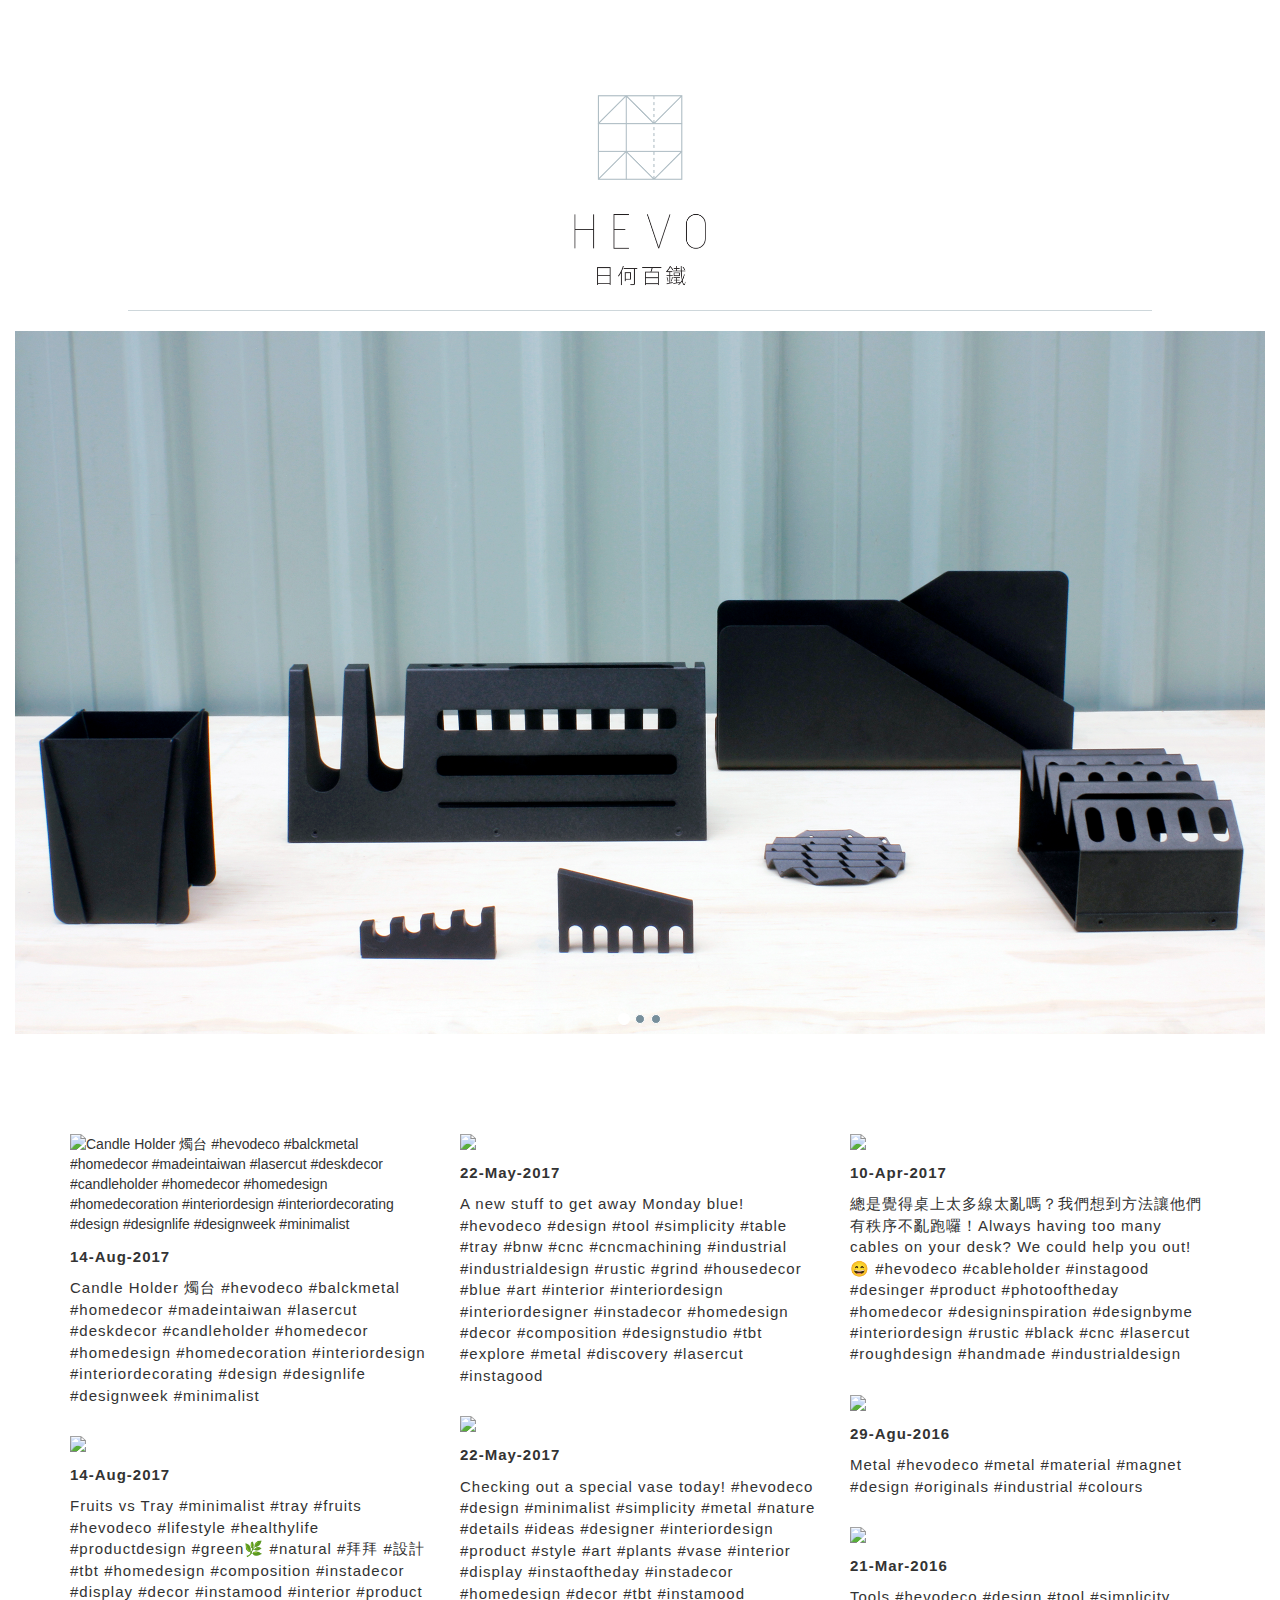
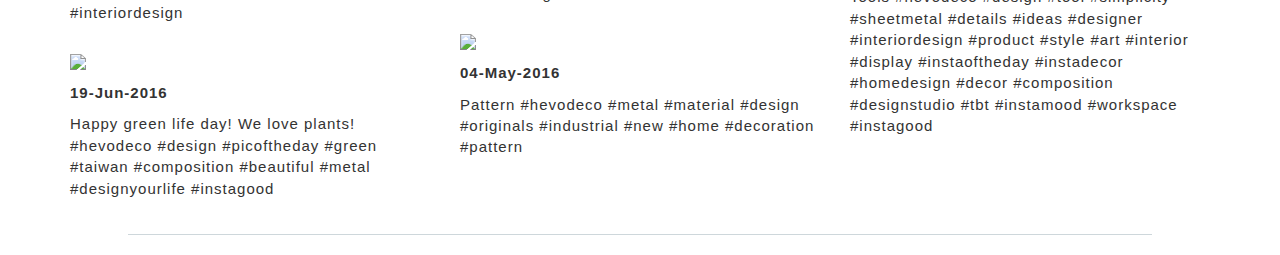
==== index.html @ bd7b2128 "百鐵網站製作" ====
<!DOCTYPE html>
<html lang="en">

<head>

    <meta charset="utf-8">
    <meta name="viewport" content="width=device-width, initial-scale=1.0">
    <meta name="description" content="hevodeco | design factory on metal making">
    <meta name="keywords" content="metal,design,factory" />
    <meta name="author" content="erco L.">
    <meta property="og:title" content="hevo | 日何百鐵">
    <meta property="og:url" content="">
    <meta property="og:image" content="">
    <meta property="og:description" content="非機械大量製造,也不是帶著距離的藝術品.由台灣傳統工廠老職人手工製作的日常生活用品.希望讓數十載製作經驗延續,運用想像力創造鈑金可能.我們選擇賦予熟悉的鐵材嶄新功能,結合多種樣貌.天天能使用且人人可擁有,在日常中發掘鐵之優美.">
    <link rel="stylesheet" media="screen" href="https://cdnjs.cloudflare.com/ajax/libs/twitter-bootstrap/3.3.7/css/bootstrap.min.css">
    <link rel="stylesheet" type="text/css" href="style-basic.css">
    <script src="https://cdnjs.cloudflare.com/ajax/libs/jquery/1.11.3/jquery.min.js"></script>
    <script src="https://cdnjs.cloudflare.com/ajax/libs/twitter-bootstrap/3.3.5/js/bootstrap.min.js"></script>
    <script src="https://unpkg.com/vue@2.4.4/dist/vue.js"></script>
    <title>日何百鐵</title>
</head>


<body>
    <div class="myApp">
        <!-------------------header頂層選單與logo-------------->
        <div class="container">

            <div class="header">
                <img class="logo" src="imgs/logo.png">
            </div>
        </div>

        <div v-html='navbar'></div>

        <hr width=80% style="border-top:1px solid #ced7db">

        <!--------------------------內容頁---------------------------------->
        <div class="content container-fluid" id="">

            <!--------------大圖輪播----------------->
            <div id="carousel-example-generic" class="carousel slide" data-ride="carousel">

                <!-- Indicators -->
                <ol class="carousel-indicators">
                    <li data-target="#carousel-example-generic" data-slide-to="0" class="active"></li>
                    <li data-target="#carousel-example-generic" data-slide-to="1"></li>
                    <li data-target="#carousel-example-generic" data-slide-to="2"></li>
                </ol>

                <!-- Wrapper for slides -->
                <div class="carousel-inner" role="listbox">
                    <div class="item active">
                        <img src="imgs/_MG_0733-.jpg" alt="桌上的工廠系列">
                        <div class="carousel-caption">
                            <h3></h3>
                        </div>
                    </div>
                    <div class="item">
                        <img src="imgs/f2_2016-10-07.jpg" alt="桌上的工廠系列">
                        <div class="carousel-caption">
                            <h3></h3>
                            <p></p>
                        </div>
                    </div>
                    <div class="item">
                        <img src="imgs/banner-dark.jpg" alt="桌上的工廠系列">
                        <div class="carousel-caption">
                            <h3></h3>
                        </div>
                    </div>
                </div>

                <!--左右控制箭頭
            <a class="left carousel-control" href="#carousel-example-generic" role="button" data-slide="prev">
                <span class="glyphicon glyphicon-chevron-left" aria-hidden="true"></span>
                <span class="sr-only">Previous</span>
            </a>
            <a class="right carousel-control" href="#carousel-example-generic" role="button" data-slide="next">
                <span class="glyphicon glyphicon-chevron-right" aria-hidden="true"></span>
                <span class="sr-only">Next</span>
            </a>-->
            </div>
        </div>

        <!---------------------feeds內容/最新消息------------------------->
        <div class="container">
            <div class="instagramfeeds row">
                <div class=" col-md-4">
                    <img src="https://instagram.ftpe7-3.fna.fbcdn.net/t51.2885-15/e35/21373492_280126235819921_8589130264884543488_n.jpg" alt="Candle Holder 燭台 #hevodeco #balckmetal #homedecor #madeintaiwan #lasercut #deskdecor #candleholder #homedecor #homedesign #homedecoration #interiordesign #interiordecorating #design #designlife #designweek #minimalist">
                    <p><b>14-Aug-2017</b></p>

                    <p>Candle Holder 燭台 #hevodeco #balckmetal #homedecor #madeintaiwan #lasercut #deskdecor #candleholder #homedecor #homedesign #homedecoration #interiordesign #interiordecorating #design #designlife #designweek #minimalist</p>
                    
                    <br>
                    
                    <img src="https://instagram.ftpe7-3.fna.fbcdn.net/t51.2885-15/e35/14099324_1654251114886693_290373793_n.jpg">
                    <p><b>14-Aug-2017</b></p>

                    <p>Fruits vs Tray #minimalist #tray #fruits #hevodeco #lifestyle #healthylife #productdesign #green🌿 #natural #拜拜 #設計 #tbt #homedesign #composition #instadecor #display #decor #instamood #interior #product #interiordesign</p>

                    <br>

                    <img src="https://instagram.ftpe7-3.fna.fbcdn.net/t51.2885-15/e35/14240554_1676146632711851_1364680922_n.jpg">
                    <p><b>19-Jun-2016</b></p>
                    <p>Happy green life day! We love plants! #hevodeco #design #picoftheday #green #taiwan #composition #beautiful #metal #designyourlife #instagood
                    </p>

                </div>

                <div class="col-md-4">
                    <img src="https://instagram.ftpe7-3.fna.fbcdn.net/t51.2885-15/e35/14473970_376893872657087_6593636129281409024_n.jpg">
                    <p><b>22-May-2017</b></p>
                    <p>A new stuff to get away Monday blue! #hevodeco #design #tool #simplicity #table #tray #bnw #cnc #cncmachining #industrial #industrialdesign #rustic #grind #housedecor #blue #art #interior #interiordesign #interiordesigner #instadecor #homedesign #decor #composition #designstudio #tbt #explore #metal #discovery #lasercut #instagood
                    </p>
                    
                    <br>
                    
                    <img src="https://instagram.ftpe7-3.fna.fbcdn.net/t51.2885-15/e35/14295471_760441397392059_631270828_n.jpg">
                    <p><b>22-May-2017</b></p>
                    <p>Checking out a special vase today! #hevodeco #design #minimalist #simplicity #metal #nature #details #ideas #designer #interiordesign #product #style #art #plants #vase #interior #display #instaoftheday #instadecor #homedesign #decor #tbt #instamood
                    </p>

                    <br>

                    <img src="https://instagram.ftpe7-3.fna.fbcdn.net/t51.2885-15/e35/14031579_846101505491696_1258571773_n.jpg">
                    <p><b>04-May-2016</b></p>
                    <p>Pattern #hevodeco #metal #material #design #originals #industrial #new #home #decoration #pattern
                    </p>

                </div>

                <div class="col-md-4">
                    <img src='https://instagram.ftpe7-3.fna.fbcdn.net/t51.2885-15/e35/17818888_604726593049860_6421236326703562752_n.jpg'>
                    <p><b>10-Apr-2017</b></p>
                    <p>總是覺得桌上太多線太亂嗎？我們想到方法讓他們有秩序不亂跑囉！Always having too many cables on your desk? We could help you out! 😄 #hevodeco #cableholder #instagood #desinger #product #photooftheday #homedecor #designinspiration #designbyme #interiordesign #rustic #black #cnc #lasercut #roughdesign #handmade #industrialdesign
                    </p>

                    <br>

                    <img src='https://instagram.ftpe7-3.fna.fbcdn.net/t51.2885-15/e35/14156149_1691830891137163_1161992585_n.jpg'>
                    <p><b>29-Agu-2016</b></p>
                    <p>Metal #hevodeco #metal #material #magnet #design #originals #industrial #colours
                    </p>
                    
                    <br>
                    
                    <img src='https://instagram.ftpe7-3.fna.fbcdn.net/t51.2885-15/e35/14596813_364020547279165_8991988211450380288_n.jpg'>
                    <p><b>21-Mar-2016</b></p>
                    <p>Tools #hevodeco #design #tool #simplicity #sheetmetal #details #ideas #designer #interiordesign #product #style #art #interior #display #instaoftheday #instadecor #homedesign #decor #composition #designstudio #tbt #instamood #workspace #instagood

                </div>




            </div>
        </div>
        <hr width=80% style="border-top:1px solid #ced7db">

        <!---------------footer資訊區--------------------->
        <div v-html='footer'></div>
    </div>
    <script src="js/components.js"></script>
</body>

</html>
---- style-basic.css ----
/*-------------------------------全域-----------------------------*/
h1,
h2,
h3,
h4,
h5,
h6,
p,
ul,
a {
    font-family: Din, Noto Sans TC, sans-serif;
    font-weight: lighter;
}

a {
    color: black;
    cursor: auto;
}

a:hover {
    cursor: crosshair;
}


/*--header頂層區域--*/

.header {
    display: inline-block;
    text-align: center;
    width: 100%;
}

.logo {
    width: 15rem;
    margin-top: 9rem;
}

.nav {
    margin-top: 8rem;
    display: flex;
    /*如何正確的置中*/
    align-items: center;
    justify-content: space-around;
}

.nav-item>a {
    color: black;
    letter-spacing: 0.3rem;
    margin-right: 2rem;
}

.nav-item>a:hover {
    border-radius: 2rem;
    background-color: #ced7db;
    /*沒有變化*/
}

.nav-item>a:active {
    border-radius: 2rem;
    /*沒有反應*/
}


/*--footer底層區域--*/

.footer {
    height: 20rem;
    letter-spacing: 0.1rem;
    text-align: center;
}

.footer>.row>.col-md-3>h3 {
    /*底層標題*/
    font-size: 1.7rem;
    margin-bottom: 1.5rem;
    font-weight: 500;
}

.footer>.row>.col-md-3>.form-group {
    display: inline-block;
    width: 75%;
}


/*email輸入框*/

input {
    padding: 0.5rem 1.5rem;
    background: #ced7db;
    color: #778f9b;
    border: 0 none;
    cursor: pointer;
    -webkit-border-radius: 2rem;
    border-radius: 2rem;
}

input[type="submit"] {
    margin-top: 0.5rem;
}


/*----------------------------home 最新消息----------------------------*/

.content {
    height: 100%;
    /*維持全滿*/
}

.carousel-indicators {
    bottom: -0.6rem;
}

.carousel-indicators>li {
    background-color: #778f9b;
}

.carousel-inner {
    margin-bottom: 10rem;
}

.instagramfeeds {
    display: inline-block;
}

.instagramfeeds>.col-md-4>img {
    width: 100%;
    margin-bottom: 1.2rem;
}

.instagramfeeds>.col-md-4>p {
    /*日期+內文*/
    font-size: 1.5rem;
    letter-spacing: 0.1rem;
}


/*-----------------------Product 產品頁＋內容敘述-------------------------*/

.product-types {
    height: 100%;
    /*高度要如何維持100%*/
    margin-left: -2rem;
    margin-right: 2rem;
    margin-top: 2rem;
    padding: 0 0.1rem;
}

.product-types>ul>li {
    letter-spacing: 0.1rem;
    margin-bottom: 1rem;
}

.thumbNails {
    letter-spacing: 0.1rem;
    margin-bottom: 5rem;
}

.thumbNails>a>img {
    width: 100%;
    padding: 0rem;
}

.thumbNails>h3 {
    font-size: 2rem;
    font-weight: 400;
    margin-bottom: 0.3rem;
    margin-top: 1.2rem;
    color: #000a12;
}

.thumbNails>span {
    display: block;
    float: right;
    margin-top: -4.5rem;
    font-size: 1.7rem;
}

.product-detail>img {
    width: 100%;
}

.product-intro {
    margin-left: 1rem;
    width: 40%;
    letter-spacing: 0.1rem;
}

.product-intro>h1 {
    font-size: 5rem;
    margin-top: 1.2rem;
    margin-bottom: -1rem;
}

.product-intro>h3 {
    margin-bottom: 2rem;
    letter-spacing: 0.3rem;
}

.textures {
    display: flex;
    width: 100%;
    height: 8vh;
    align-items: center;
    justify-content: flex-start;
    
}

.textures>a {
    cursor: pointer;
}

.textures>a>img {
    width: 5rem;
    margin-right: 2rem;
}

.dimensions{
    display: flex;
    align-items: flex-start;
    justify-content: flex-start;
}

.dimensions>p{
    margin-right: 3.5rem;
}


.info-customize{
    display: none;
    position: absolute;
    width: 60%;
    top: 64%;
    right: -12vh;
    background-color: #b1deda;
    color: #36464e;
    padding:1rem 2rem 0.1rem 2.5rem;
    border-radius: 2rem;
    float: right;
    z-index: 1;
}



.product-intro >button{
    background-color: #36464e;
    border: none;
    width: 15rem;
    color: white;
    border-radius: 2rem;
    padding: 1rem 2rem;
    margin-top: 2rem;
    letter-spacing: 0.1rem;
    
    
}
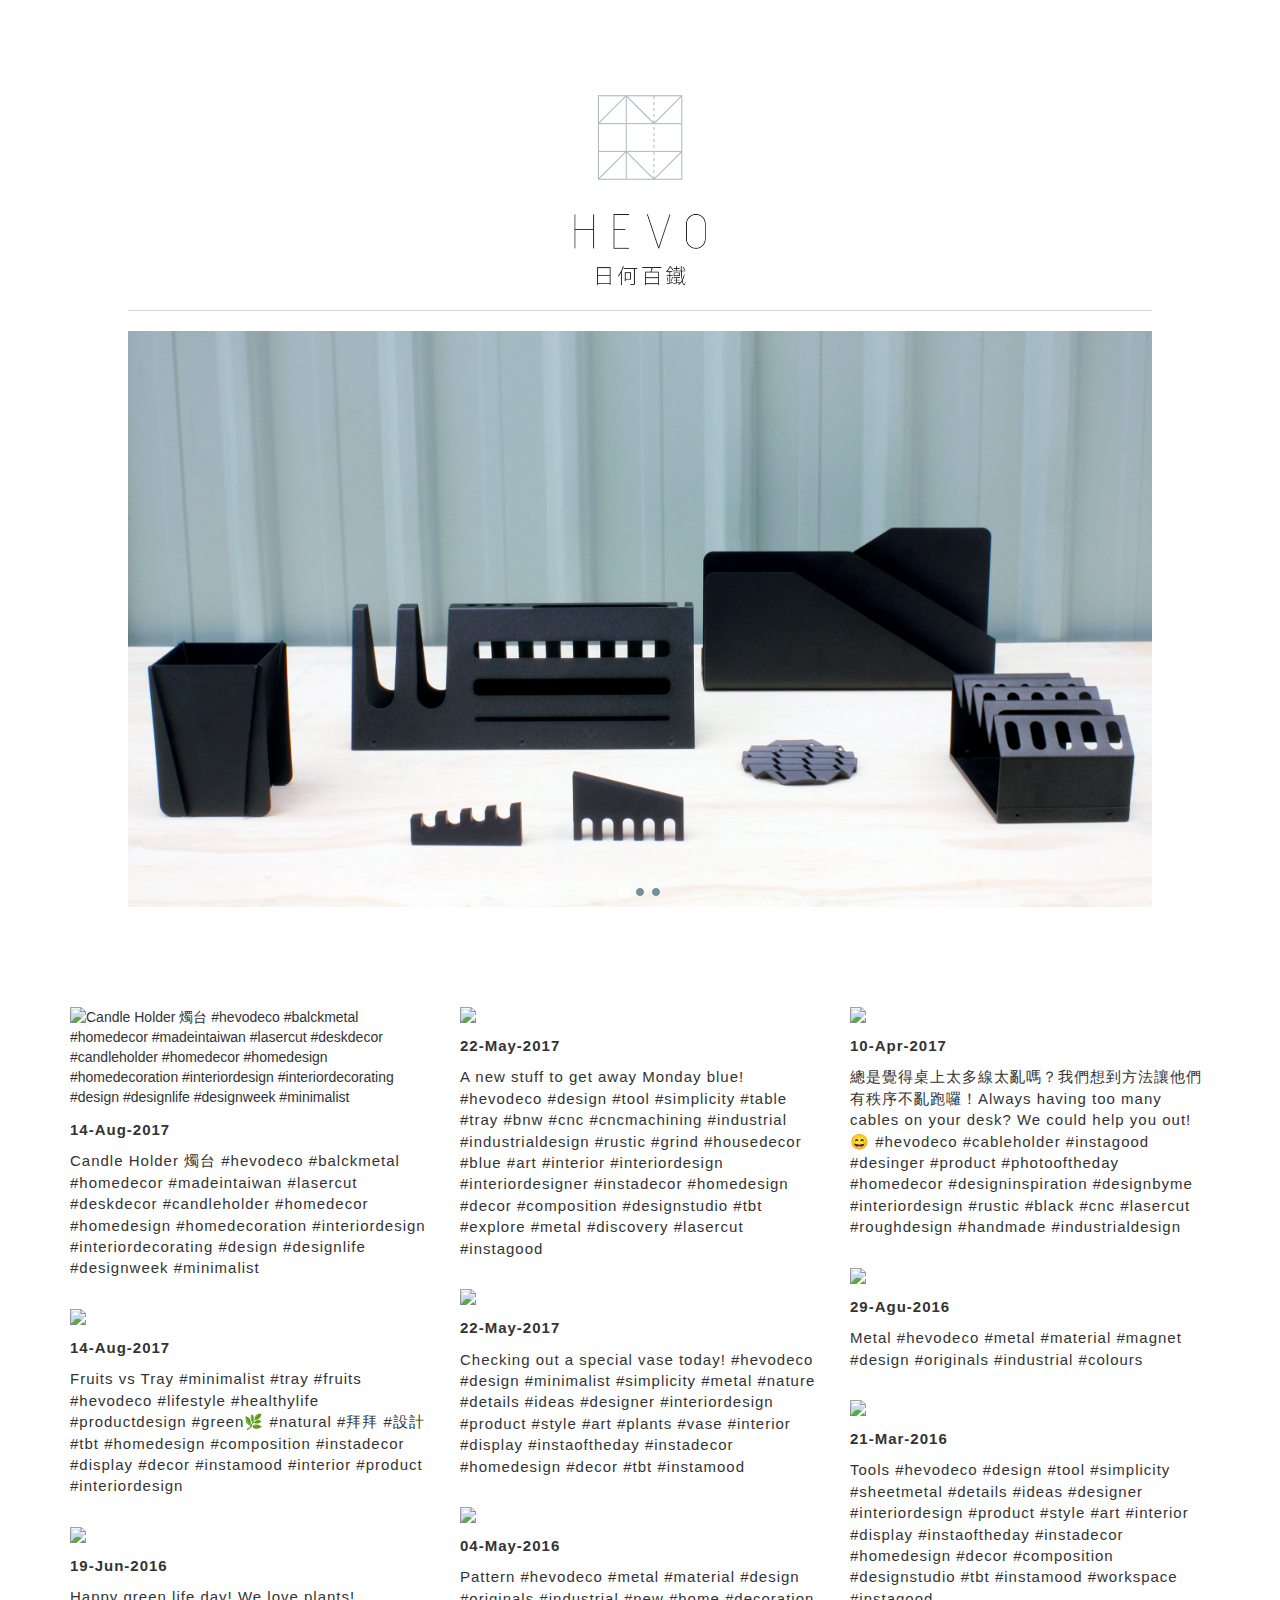
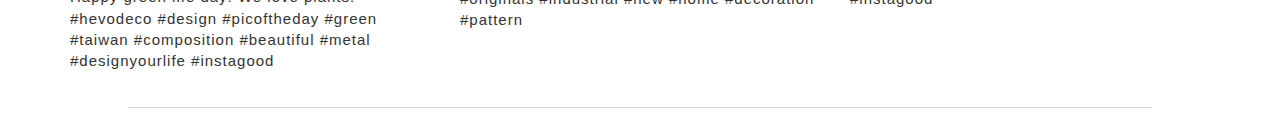
==== commit 6accd391: "1.增加動畫 2.增加home-index底下所有instagram-feed，目前暫用手動增加即可 <問題>product-index中的.cover未能完全貼齊前圖" ====
--- a/index.html
+++ b/index.html
@@ -14,6 +14,7 @@
     <meta property="og:description" content="非機械大量製造,也不是帶著距離的藝術品.由台灣傳統工廠老職人手工製作的日常生活用品.希望讓數十載製作經驗延續,運用想像力創造鈑金可能.我們選擇賦予熟悉的鐵材嶄新功能,結合多種樣貌.天天能使用且人人可擁有,在日常中發掘鐵之優美.">
     <link rel="stylesheet" media="screen" href="https://cdnjs.cloudflare.com/ajax/libs/twitter-bootstrap/3.3.7/css/bootstrap.min.css">
     <link rel="stylesheet" type="text/css" href="style-basic.css">
+    <link rel="stylesheet" type="text/css" href="animations.css">
     <script src="https://cdnjs.cloudflare.com/ajax/libs/jquery/1.11.3/jquery.min.js"></script>
     <script src="https://cdnjs.cloudflare.com/ajax/libs/twitter-bootstrap/3.3.5/js/bootstrap.min.js"></script>
     <script src="https://unpkg.com/vue@2.4.4/dist/vue.js"></script>
@@ -36,10 +37,10 @@
         <hr width=80% style="border-top:1px solid #ced7db">
 
         <!--------------------------內容頁---------------------------------->
-        <div class="content container-fluid" id="">
+        <div class="content container-fluid">
 
             <!--------------大圖輪播----------------->
-            <div id="carousel-example-generic" class="carousel slide" data-ride="carousel">
+            <div id="carousel-example-generic" class="carousel slide turn-on" data-ride="carousel">
 
                 <!-- Indicators -->
                 <ol class="carousel-indicators">
--- a/style-basic.css
+++ b/style-basic.css
@@ -1,4 +1,10 @@
 /*-------------------------------全域-----------------------------*/
+
+html,
+body {
+    margin: 0;
+}
+
 h1,
 h2,
 h3,
@@ -43,19 +49,19 @@
     justify-content: space-around;
 }
 
-.nav-item>a {
+.nav-item > a {
     color: black;
     letter-spacing: 0.3rem;
     margin-right: 2rem;
 }
 
-.nav-item>a:hover {
+.nav-item > a:hover {
     border-radius: 2rem;
     background-color: #ced7db;
     /*沒有變化*/
 }
 
-.nav-item>a:active {
+.nav-item > a:active {
     border-radius: 2rem;
     /*沒有反應*/
 }
@@ -69,14 +75,14 @@
     text-align: center;
 }
 
-.footer>.row>.col-md-3>h3 {
+.footer > .row > .col-md-3 > h3 {
     /*底層標題*/
     font-size: 1.7rem;
     margin-bottom: 1.5rem;
     font-weight: 500;
 }
 
-.footer>.row>.col-md-3>.form-group {
+.footer > .row > .col-md-3 > .form-group {
     display: inline-block;
     width: 75%;
 }
@@ -103,14 +109,14 @@
 
 .content {
     height: 100%;
-    /*維持全滿*/
+    padding: 0 10%;
 }
 
 .carousel-indicators {
     bottom: -0.6rem;
 }
 
-.carousel-indicators>li {
+.carousel-indicators > li {
     background-color: #778f9b;
 }
 
@@ -122,12 +128,12 @@
     display: inline-block;
 }
 
-.instagramfeeds>.col-md-4>img {
+.instagramfeeds > .col-md-4 > img {
     width: 100%;
     margin-bottom: 1.2rem;
 }
 
-.instagramfeeds>.col-md-4>p {
+.instagramfeeds > .col-md-4 > p {
     /*日期+內文*/
     font-size: 1.5rem;
     letter-spacing: 0.1rem;
@@ -138,14 +144,13 @@
 
 .product-types {
     height: 100%;
-    /*高度要如何維持100%*/
     margin-left: -2rem;
     margin-right: 2rem;
     margin-top: 2rem;
     padding: 0 0.1rem;
 }
 
-.product-types>ul>li {
+.product-types > ul > li {
     letter-spacing: 0.1rem;
     margin-bottom: 1rem;
 }
@@ -155,12 +160,26 @@
     margin-bottom: 5rem;
 }
 
-.thumbNails>a>img {
+.cover {
     width: 100%;
     padding: 0rem;
-}
-
-.thumbNails>h3 {
+    position: relative;
+    margin-top: -105.5%;/*未完全貼合*/
+    z-index: -99;
+}
+
+.thumbNails > a > img:hover {
+    opacity: 0;
+}
+
+.thumbNails > a > img {
+    width: 100%;
+    padding: 0px;
+    opacity: 1;
+    z-index: 99;
+}
+
+.thumbNails > h3 {
     font-size: 2rem;
     font-weight: 400;
     margin-bottom: 0.3rem;
@@ -168,14 +187,14 @@
     color: #000a12;
 }
 
-.thumbNails>span {
+.thumbNails > span {
     display: block;
     float: right;
     margin-top: -4.5rem;
     font-size: 1.7rem;
 }
 
-.product-detail>img {
+.product-detail > img {
     width: 100%;
 }
 
@@ -185,13 +204,13 @@
     letter-spacing: 0.1rem;
 }
 
-.product-intro>h1 {
+.product-intro > h1 {
     font-size: 5rem;
     margin-top: 1.2rem;
     margin-bottom: -1rem;
 }
 
-.product-intro>h3 {
+.product-intro > h3 {
     margin-bottom: 2rem;
     letter-spacing: 0.3rem;
 }
@@ -202,30 +221,29 @@
     height: 8vh;
     align-items: center;
     justify-content: flex-start;
-    
-}
-
-.textures>a {
+
+}
+
+.textures > a {
     cursor: pointer;
 }
 
-.textures>a>img {
+.textures > a > img {
     width: 5rem;
     margin-right: 2rem;
 }
 
-.dimensions{
+.dimensions {
     display: flex;
     align-items: flex-start;
     justify-content: flex-start;
 }
 
-.dimensions>p{
+.dimensions > p {
     margin-right: 3.5rem;
 }
 
-
-.info-customize{
+.info-customize {
     display: none;
     position: absolute;
     width: 60%;
@@ -233,15 +251,13 @@
     right: -12vh;
     background-color: #b1deda;
     color: #36464e;
-    padding:1rem 2rem 0.1rem 2.5rem;
+    padding: 1rem 2rem 0.1rem 2.5rem;
     border-radius: 2rem;
     float: right;
     z-index: 1;
 }
 
-
-
-.product-intro >button{
+.product-intro > button {
     background-color: #36464e;
     border: none;
     width: 15rem;
@@ -250,6 +266,5 @@
     padding: 1rem 2rem;
     margin-top: 2rem;
     letter-spacing: 0.1rem;
-    
-    
+
 }--- a/animations.css
+++ b/animations.css
@@ -0,0 +1,121 @@
+.fade-in{
+  animation: fade-in ease 1s;
+  animation-iteration-count: 1;
+  transform-origin: 50% 50%;
+  animation-fill-mode:forwards; /*when the spec is finished*/
+  -webkit-animation: fade-in ease 1s;
+  -webkit-animation-iteration-count: 1;
+  -webkit-transform-origin: 50% 50%;
+  -webkit-animation-fill-mode:forwards; /*Chrome 16+, Safari 4+*/ 
+  -moz-animation: fade-in ease 1s;
+  -moz-animation-iteration-count: 1;
+  -moz-transform-origin: 50% 50%;
+  -moz-animation-fill-mode:forwards; /*FF 5+*/
+  -o-animation: fade-in ease 1s;
+  -o-animation-iteration-count: 1;
+  -o-transform-origin: 50% 50%;
+  -o-animation-fill-mode:forwards; /*Not implemented yet*/
+}
+
+@keyframes fade-in{
+  0% {
+    opacity:0;
+    transform:  translate(0px,10px)  ;
+  }
+  100% {
+    opacity:1;
+    transform:  translate(0px,0px)  ;
+  }
+}
+
+@-moz-keyframes fade-in{
+  0% {
+    opacity:0;
+    -moz-transform:  translate(0px,10px)  ;
+  }
+  100% {
+    opacity:1;
+    -moz-transform:  translate(0px,0px)  ;
+  }
+}
+
+@-webkit-keyframes fade-in {
+  0% {
+    opacity:0;
+    -webkit-transform:  translate(0px,15px)  ;
+  }
+  100% {
+    opacity:1;
+    -webkit-transform:  translate(0px,0px)  ;
+  }
+}
+
+@-o-keyframes fade-in {
+  0% {
+    opacity:0;
+    -o-transform:  translate(0px,15px)  ;
+  }
+  100% {
+    opacity:1;
+    -o-transform:  translate(0px,0px)  ;
+  }
+}
+
+
+/*------------------------------------------------*/
+
+.turn-on{
+  animation: turn-on ease-out 1s;
+  animation-iteration-count: 1;
+  transform-origin: 50% 50%;
+  animation-fill-mode:forwards; /*when the spec is finished*/
+  -webkit-animation: turn-on ease-out 1s;
+  -webkit-animation-iteration-count: 1;
+  -webkit-transform-origin: 50% 50%;
+  -webkit-animation-fill-mode:forwards; /*Chrome 16+, Safari 4+*/ 
+  -moz-animation: turn-on ease-out 1s;
+  -moz-animation-iteration-count: 1;
+  -moz-transform-origin: 50% 50%;
+  -moz-animation-fill-mode:forwards; /*FF 5+*/
+  -o-animation: turn-on ease-out 1s;
+  -o-animation-iteration-count: 1;
+  -o-transform-origin: 50% 50%;
+  -o-animation-fill-mode:forwards; /*Not implemented yet*/
+}
+
+@keyframes turn-on{
+  0% {
+    opacity:0;
+  }
+  100% {
+    opacity:1;
+  }
+}
+
+@-moz-keyframes turn-on{
+  0% {
+    opacity:0;
+  }
+  100% {
+    opacity:1;
+  }
+}
+
+@-webkit-keyframes turn-on {
+  0% {
+    opacity:0;
+  }
+  100% {
+    opacity:1;
+  }
+}
+
+@-o-keyframes turn-on {
+  0% {
+    opacity:0;
+  }
+  100% {
+    opacity:1;
+  }
+}
+
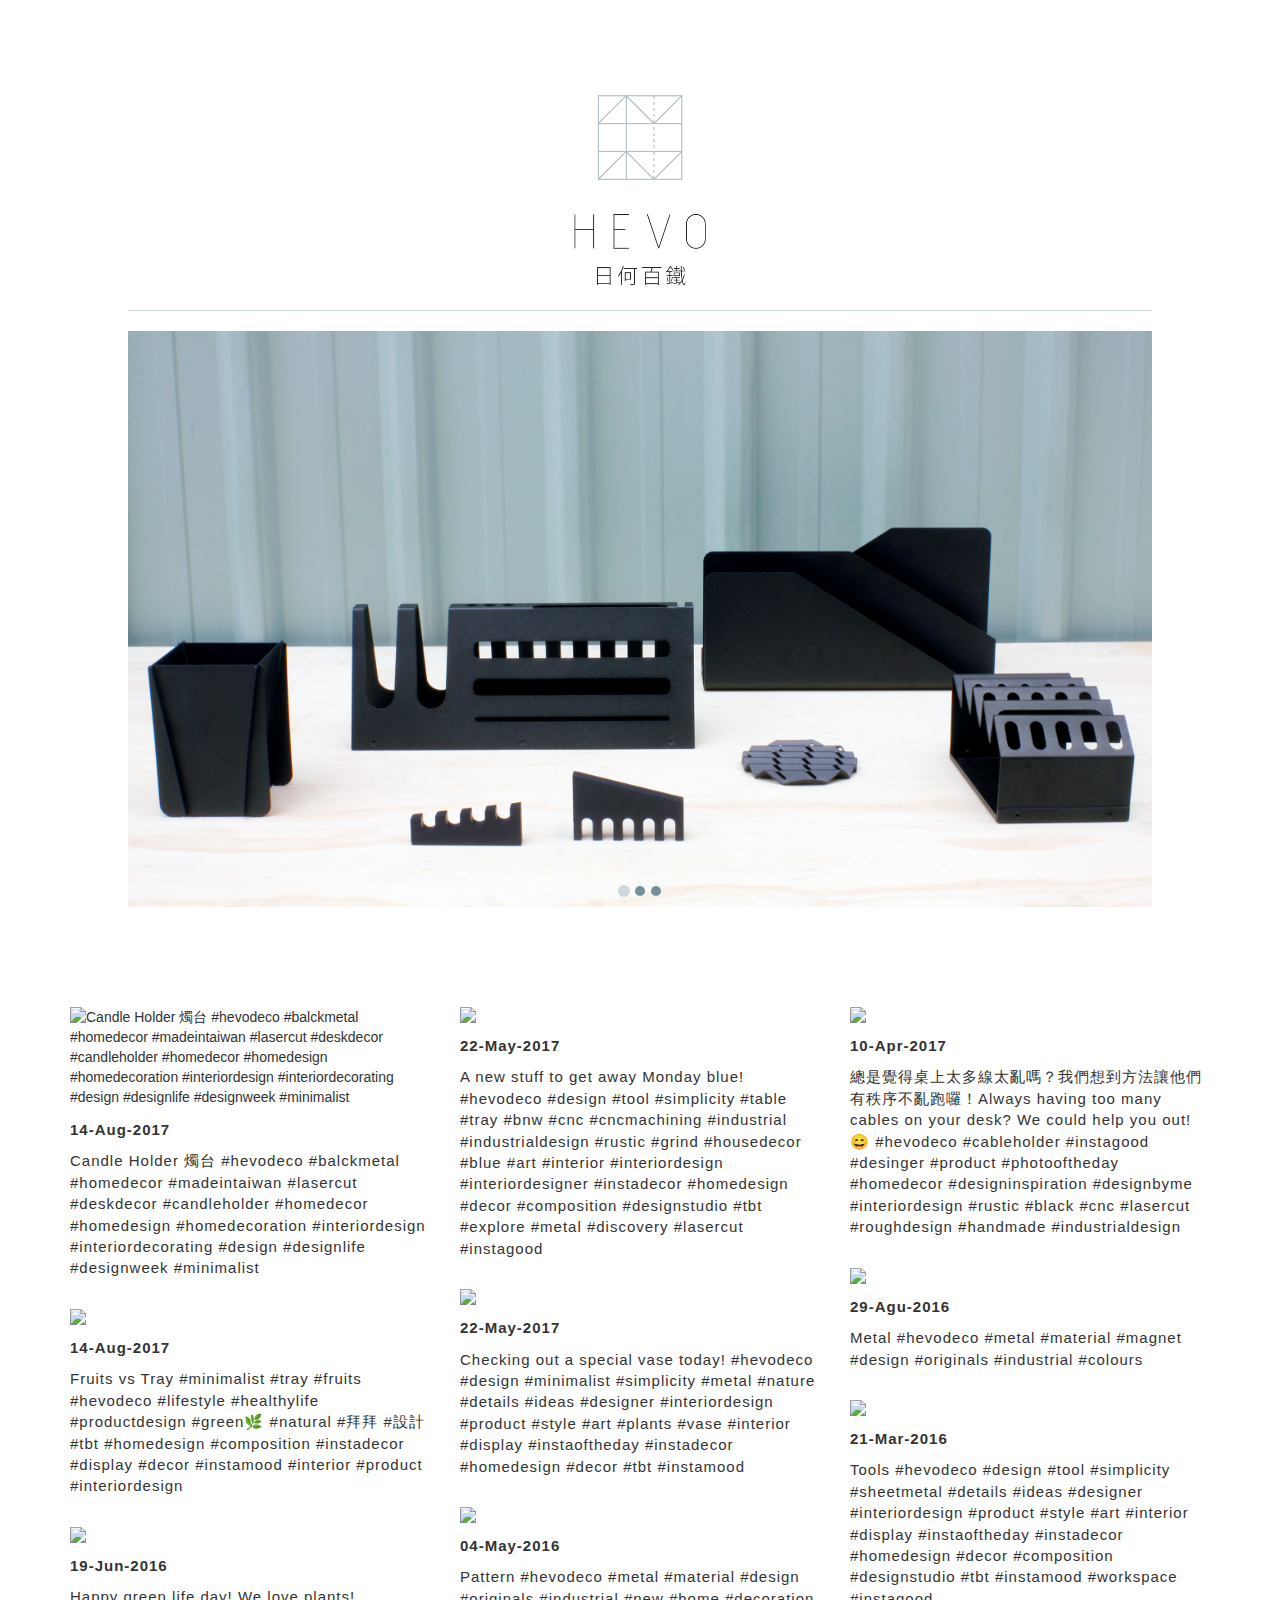
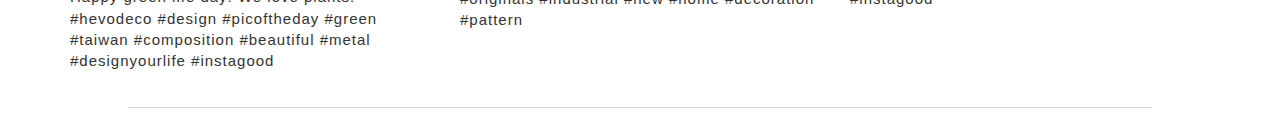
==== commit e60e0aa2: "新增about關於頁" ====
--- a/index.html
+++ b/index.html
@@ -2,7 +2,6 @@
 <html lang="en">
 
 <head>
-
     <meta charset="utf-8">
     <meta name="viewport" content="width=device-width, initial-scale=1.0">
     <meta name="description" content="hevodeco | design factory on metal making">
@@ -12,6 +11,7 @@
     <meta property="og:url" content="">
     <meta property="og:image" content="">
     <meta property="og:description" content="非機械大量製造,也不是帶著距離的藝術品.由台灣傳統工廠老職人手工製作的日常生活用品.希望讓數十載製作經驗延續,運用想像力創造鈑金可能.我們選擇賦予熟悉的鐵材嶄新功能,結合多種樣貌.天天能使用且人人可擁有,在日常中發掘鐵之優美.">
+    <link rel="shortcut icon" type="image/x-icon" href="imgs/favicon.ico">
     <link rel="stylesheet" media="screen" href="https://cdnjs.cloudflare.com/ajax/libs/twitter-bootstrap/3.3.7/css/bootstrap.min.css">
     <link rel="stylesheet" type="text/css" href="style-basic.css">
     <link rel="stylesheet" type="text/css" href="animations.css">
@@ -28,7 +28,7 @@
         <div class="container">
 
             <div class="header">
-                <img class="logo" src="imgs/logo.png">
+                <img class="logo" src="imgs/logo.png" title="HEVO|日何百鐵">
             </div>
         </div>
 
@@ -71,19 +71,8 @@
                         </div>
                     </div>
                 </div>
-
-                <!--左右控制箭頭
-            <a class="left carousel-control" href="#carousel-example-generic" role="button" data-slide="prev">
-                <span class="glyphicon glyphicon-chevron-left" aria-hidden="true"></span>
-                <span class="sr-only">Previous</span>
-            </a>
-            <a class="right carousel-control" href="#carousel-example-generic" role="button" data-slide="next">
-                <span class="glyphicon glyphicon-chevron-right" aria-hidden="true"></span>
-                <span class="sr-only">Next</span>
-            </a>-->
             </div>
         </div>
-
         <!---------------------feeds內容/最新消息------------------------->
         <div class="container">
             <div class="instagramfeeds row">
@@ -92,9 +81,9 @@
                     <p><b>14-Aug-2017</b></p>
 
                     <p>Candle Holder 燭台 #hevodeco #balckmetal #homedecor #madeintaiwan #lasercut #deskdecor #candleholder #homedecor #homedesign #homedecoration #interiordesign #interiordecorating #design #designlife #designweek #minimalist</p>
-                    
+
                     <br>
-                    
+
                     <img src="https://instagram.ftpe7-3.fna.fbcdn.net/t51.2885-15/e35/14099324_1654251114886693_290373793_n.jpg">
                     <p><b>14-Aug-2017</b></p>
 
@@ -114,9 +103,9 @@
                     <p><b>22-May-2017</b></p>
                     <p>A new stuff to get away Monday blue! #hevodeco #design #tool #simplicity #table #tray #bnw #cnc #cncmachining #industrial #industrialdesign #rustic #grind #housedecor #blue #art #interior #interiordesign #interiordesigner #instadecor #homedesign #decor #composition #designstudio #tbt #explore #metal #discovery #lasercut #instagood
                     </p>
-                    
+
                     <br>
-                    
+
                     <img src="https://instagram.ftpe7-3.fna.fbcdn.net/t51.2885-15/e35/14295471_760441397392059_631270828_n.jpg">
                     <p><b>22-May-2017</b></p>
                     <p>Checking out a special vase today! #hevodeco #design #minimalist #simplicity #metal #nature #details #ideas #designer #interiordesign #product #style #art #plants #vase #interior #display #instaoftheday #instadecor #homedesign #decor #tbt #instamood
@@ -143,9 +132,9 @@
                     <p><b>29-Agu-2016</b></p>
                     <p>Metal #hevodeco #metal #material #magnet #design #originals #industrial #colours
                     </p>
-                    
+
                     <br>
-                    
+
                     <img src='https://instagram.ftpe7-3.fna.fbcdn.net/t51.2885-15/e35/14596813_364020547279165_8991988211450380288_n.jpg'>
                     <p><b>21-Mar-2016</b></p>
                     <p>Tools #hevodeco #design #tool #simplicity #sheetmetal #details #ideas #designer #interiordesign #product #style #art #interior #display #instaoftheday #instadecor #homedesign #decor #composition #designstudio #tbt #instamood #workspace #instagood
@@ -163,6 +152,33 @@
         <div v-html='footer'></div>
     </div>
     <script src="js/components.js"></script>
+    <script>
+        //固定頂層導覽列
+        $(function() {　
+            $(window).load(function() {　　
+                $(window).bind('scroll resize', function() {　　
+                    var $this = $(this);　　
+                    var $this_Top = $this.scrollTop();
+
+                    if ($this_Top > 650) {
+                        $('.navbar').addClass('top-bar');
+                        $('.navbar').stop().animate({
+                            top: "20px"
+                        });　　　
+                    }　　　　
+                    if ($this_Top < 650) {
+                        $('.navbar').removeClass('top-bar');
+                        $('.navbar').stop().animate({
+                            top: "0px"
+                        });　　　
+                    }　　
+                }).scroll();　
+            });
+        });
+
+        //顯示當前頁
+        document.getElementById('nav-1').style.borderBottom = "0.5rem solid #b0bec5";
+    </script>
 </body>
 
 </html>--- a/style-basic.css
+++ b/style-basic.css
@@ -21,12 +21,15 @@
 a {
     color: black;
     cursor: auto;
+    transition: 0.3s;
 }
 
 a:hover {
+    color: black;
     cursor: crosshair;
-}
-
+
+
+}
 
 /*--header頂層區域--*/
 
@@ -44,28 +47,32 @@
 .nav {
     margin-top: 8rem;
     display: flex;
-    /*如何正確的置中*/
     align-items: center;
     justify-content: space-around;
 }
 
+.top-bar {
+    width: 90%;
+    left: 5%;
+    position: fixed;
+    margin-top: -8rem;
+    padding-bottom: 1rem;
+    z-index: 1;
+    background: rgba(255%, 255%, 255%, 0.8);
+    filter: alpha(opacity=80);
+}
+
 .nav-item > a {
-    color: black;
     letter-spacing: 0.3rem;
     margin-right: 2rem;
+    border-bottom: 0.5rem solid transparent;
 }
 
 .nav-item > a:hover {
-    border-radius: 2rem;
-    background-color: #ced7db;
-    /*沒有變化*/
-}
-
-.nav-item > a:active {
-    border-radius: 2rem;
-    /*沒有反應*/
-}
-
+    background-color: transparent !important;
+    border-bottom: 0.5rem dotted #b0bec5;
+    text-decoration: none;
+}
 
 /*--footer底層區域--*/
 
@@ -87,6 +94,15 @@
     width: 75%;
 }
 
+.footer a {
+    border-bottom: 0.3rem solid transparent;
+}
+
+.footer a:hover {
+    text-decoration: none;
+    border-bottom: 0.3rem solid #b0bec5;
+
+}
 
 /*email輸入框*/
 
@@ -113,11 +129,17 @@
 }
 
 .carousel-indicators {
-    bottom: -0.6rem;
+    bottom: -0.5rem;
 }
 
 .carousel-indicators > li {
     background-color: #778f9b;
+    border: 0;
+}
+
+.carousel-indicators .active{
+    background-color: #ced7db;
+    border: 0;
 }
 
 .carousel-inner {
@@ -155,16 +177,31 @@
     margin-bottom: 1rem;
 }
 
+.product-types a {
+    border-bottom: 0.3rem solid transparent;
+    text-decoration: none;
+}
+
+.product-types a:hover {
+    border-bottom: 0.3rem solid #b0bec5;
+    text-decoration: none;
+}
+
 .thumbNails {
     letter-spacing: 0.1rem;
     margin-bottom: 5rem;
+}
+
+.c-right {
+    right: -2rem;
 }
 
 .cover {
     width: 100%;
     padding: 0rem;
     position: relative;
-    margin-top: -105.5%;/*未完全貼合*/
+    margin-top: -100%;
+    vertical-align: top;
     z-index: -99;
 }
 
@@ -183,24 +220,54 @@
     font-size: 2rem;
     font-weight: 400;
     margin-bottom: 0.3rem;
-    margin-top: 1.2rem;
+    margin-top: 0.1rem;
     color: #000a12;
 }
 
 .thumbNails > span {
-    display: block;
+    display: inline-block;
     float: right;
     margin-top: -4.5rem;
     font-size: 1.7rem;
-}
-
-.product-detail > img {
-    width: 100%;
-}
+    text-align: right;
+}
+
+.thumbNails > span > img {
+    width: 1.7rem;
+    margin-right: 1rem;
+}
+
+.thumbNails > span img:last-child {
+    margin-right: 0;
+}
+
+/*---產品細節頁開始 左半圖輪播---*/
+
+.product-detail .carousel-control {
+    opacity: 0.5;
+    background-image: none;
+    filter: none;
+}
+
+.product-detail .carousel-control:hover {
+    opacity: 0.9;
+}
+
+.product-detail .glyphicon {
+    font-size: 1.5rem;
+    top: 50%;
+}
+
+.product-detail .carousel-inner {
+    margin-bottom: 5rem;
+}
+
+
+/*---右半介紹文字區---*/
 
 .product-intro {
     margin-left: 1rem;
-    width: 40%;
+    width: 30%;
     letter-spacing: 0.1rem;
 }
 
@@ -215,10 +282,15 @@
     letter-spacing: 0.3rem;
 }
 
+.product-intro > p {
+    width: 140%;
+}
+
 .textures {
     display: flex;
     width: 100%;
     height: 8vh;
+    margin-top: 1rem;
     align-items: center;
     justify-content: flex-start;
 
@@ -226,6 +298,11 @@
 
 .textures > a {
     cursor: pointer;
+
+}
+
+.textures > a:hover {
+    opacity: 0.7;
 }
 
 .textures > a > img {
@@ -234,6 +311,7 @@
 }
 
 .dimensions {
+    margin-top: 1rem;
     display: flex;
     align-items: flex-start;
     justify-content: flex-start;
@@ -246,7 +324,7 @@
 .info-customize {
     display: none;
     position: absolute;
-    width: 60%;
+    width: 65%;
     top: 64%;
     right: -12vh;
     background-color: #b1deda;
@@ -264,7 +342,164 @@
     color: white;
     border-radius: 2rem;
     padding: 1rem 2rem;
-    margin-top: 2rem;
-    letter-spacing: 0.1rem;
-
+    margin-top: 3rem;
+    letter-spacing: 0.1rem;
+}
+
+.product-intro > button:hover {
+    box-shadow: 0px 0px 3px #36464e;
+    -webkit-box-shadow: 0px 0px 3px #36464e;
+    -moz-box-shadow: 0px 0px 3px #36464e;
+}
+
+/*----其他相關產品----*/
+
+.other-products {
+    margin-bottom: 2rem;
+}
+
+.other-products > p {
+    text-align: center;
+    margin-bottom: 2rem;
+    opacity: 0.6;
+}
+
+.other-products > a {
+    text-align: center;
+    /* Firefox */
+    -moz-transition-property: opacity;
+    -moz-transition-duration: 0.2s;
+    -moz-transition-delay: 0.2s;
+    /* WebKit */
+    -webkit-transition-property: opacity;
+    -webkit-transition-duration: 0.2s;
+    -webkit-transition-delay: 0.2s;
+    /* Opera */
+    -o-transition-property: opacity;
+    -o-transition-duration: 0.2s;
+    -o-transition-delay: 0.2s;
+
+    transition-property: opacity;
+    transition-duration: 0.2s;
+    transition-delay: 0.2s;
+}
+
+.other-products > a:hover {
+    opacity: 0.5;
+}
+
+.other-products img:first-child {
+    margin-left: 2.2%;
+}
+
+.other-products img {
+    width: 30%;
+}
+
+/*-----------------------shopInfo 銷售通路列表-------------------------*/
+
+.shop-info {
+    margin-top: 5rem;
+    margin-bottom: 5rem;
+
+}
+
+.shop-info ul {
+    list-style-type: none;
+    letter-spacing: 0.1rem;
+}
+
+.shop-info h3 {
+    font-size: 5rem;
+    font-weight: bold;
+    letter-spacing: 0.3rem;
+}
+
+.shop-info h6 {
+    font-size: 1.5rem;
+    font-weight: bold;
+    letter-spacing: 0.1rem;
+}
+
+.shop-info a {
+    font-size: 3rem;
+    border-bottom: 0.5rem solid #fff;
+}
+
+.shop-info a:hover {
+    color: black;
+    border-bottom: 0.5rem solid #cfd8dc;
+    text-decoration: none;
+}
+
+/*--------------------------about 關於百鐵-------------------------------*/
+
+.intro {
+    display: flex;
+    text-align: center;
+    margin: 2rem 0 5rem 0;
+}
+
+.intro > p {
+    font-size: 2.5rem;
+    padding: 0;
+    line-height: 4.2rem;
+    letter-spacing: 0.1rem;
+}
+
+.intro > span {
+    font-size: 7rem;
+    padding: 0;
+    text-align: left;
+}
+
+.intro > span:first-child {
+    text-align: right;
+}
+
+.brand-banner {
+    margin-bottom: 5rem;
+}
+
+.brand-banner img {
+    width: 100%;
+}
+
+.brand-story img {
+    width: 100%;
+}
+
+.brand-story > .row {
+    margin-bottom: 12rem;
+}
+
+.brand-story > .row:nth-child(2){
+    text-align: right;
+}
+
+.brand-story h2 {
+    font-size: 5rem;
+    font-weight: bold;
+    letter-spacing: 0.2rem;
+    line-height: 6rem;
+}
+
+.brand-story h4 {
+    font-size: 2rem;
+    letter-spacing: 0.2rem;
+    margin: 2rem 0 2rem 0;
+}
+
+.odd-svg {
+    margin-left: 1rem;
+}
+
+.even-svg {
+    margin-right: 1rem;
+}
+
+.brand-story p {
+    font-size: 1.6rem;
+    letter-spacing: 0.3rem;
+    line-height: 2.4rem;
 }--- a/animations.css
+++ b/animations.css
@@ -1,121 +1,128 @@
-.fade-in{
-  animation: fade-in ease 1s;
-  animation-iteration-count: 1;
-  transform-origin: 50% 50%;
-  animation-fill-mode:forwards; /*when the spec is finished*/
-  -webkit-animation: fade-in ease 1s;
-  -webkit-animation-iteration-count: 1;
-  -webkit-transform-origin: 50% 50%;
-  -webkit-animation-fill-mode:forwards; /*Chrome 16+, Safari 4+*/ 
-  -moz-animation: fade-in ease 1s;
-  -moz-animation-iteration-count: 1;
-  -moz-transform-origin: 50% 50%;
-  -moz-animation-fill-mode:forwards; /*FF 5+*/
-  -o-animation: fade-in ease 1s;
-  -o-animation-iteration-count: 1;
-  -o-transform-origin: 50% 50%;
-  -o-animation-fill-mode:forwards; /*Not implemented yet*/
+.fade-in {
+    animation: fade-in ease 1s;
+    animation-iteration-count: 1;
+    transform-origin: 50% 50%;
+    animation-fill-mode: forwards;
+    /*when the spec is finished*/
+    -webkit-animation: fade-in ease 1s;
+    -webkit-animation-iteration-count: 1;
+    -webkit-transform-origin: 50% 50%;
+    -webkit-animation-fill-mode: forwards;
+    /*Chrome 16+, Safari 4+*/
+    -moz-animation: fade-in ease 1s;
+    -moz-animation-iteration-count: 1;
+    -moz-transform-origin: 50% 50%;
+    -moz-animation-fill-mode: forwards;
+    /*FF 5+*/
+    -o-animation: fade-in ease 1s;
+    -o-animation-iteration-count: 1;
+    -o-transform-origin: 50% 50%;
+    -o-animation-fill-mode: forwards;
+    /*Not implemented yet*/
 }
 
-@keyframes fade-in{
-  0% {
-    opacity:0;
-    transform:  translate(0px,10px)  ;
-  }
-  100% {
-    opacity:1;
-    transform:  translate(0px,0px)  ;
-  }
+@keyframes fade-in {
+    0% {
+        opacity: 0;
+        transform: translate(0px, 10px);
+    }
+    100% {
+        opacity: 1;
+        transform: translate(0px, 0px);
+    }
 }
 
-@-moz-keyframes fade-in{
-  0% {
-    opacity:0;
-    -moz-transform:  translate(0px,10px)  ;
-  }
-  100% {
-    opacity:1;
-    -moz-transform:  translate(0px,0px)  ;
-  }
+@-moz-keyframes fade-in {
+    0% {
+        opacity: 0;
+        -moz-transform: translate(0px, 10px);
+    }
+    100% {
+        opacity: 1;
+        -moz-transform: translate(0px, 0px);
+    }
 }
 
 @-webkit-keyframes fade-in {
-  0% {
-    opacity:0;
-    -webkit-transform:  translate(0px,15px)  ;
-  }
-  100% {
-    opacity:1;
-    -webkit-transform:  translate(0px,0px)  ;
-  }
+    0% {
+        opacity: 0;
+        -webkit-transform: translate(0px, 15px);
+    }
+    100% {
+        opacity: 1;
+        -webkit-transform: translate(0px, 0px);
+    }
 }
 
 @-o-keyframes fade-in {
-  0% {
-    opacity:0;
-    -o-transform:  translate(0px,15px)  ;
-  }
-  100% {
-    opacity:1;
-    -o-transform:  translate(0px,0px)  ;
-  }
+    0% {
+        opacity: 0;
+        -o-transform: translate(0px, 15px);
+    }
+    100% {
+        opacity: 1;
+        -o-transform: translate(0px, 0px);
+    }
 }
 
 
 /*------------------------------------------------*/
 
-.turn-on{
-  animation: turn-on ease-out 1s;
-  animation-iteration-count: 1;
-  transform-origin: 50% 50%;
-  animation-fill-mode:forwards; /*when the spec is finished*/
-  -webkit-animation: turn-on ease-out 1s;
-  -webkit-animation-iteration-count: 1;
-  -webkit-transform-origin: 50% 50%;
-  -webkit-animation-fill-mode:forwards; /*Chrome 16+, Safari 4+*/ 
-  -moz-animation: turn-on ease-out 1s;
-  -moz-animation-iteration-count: 1;
-  -moz-transform-origin: 50% 50%;
-  -moz-animation-fill-mode:forwards; /*FF 5+*/
-  -o-animation: turn-on ease-out 1s;
-  -o-animation-iteration-count: 1;
-  -o-transform-origin: 50% 50%;
-  -o-animation-fill-mode:forwards; /*Not implemented yet*/
+.turn-on {
+    animation: turn-on ease-out 1s;
+    animation-iteration-count: 1;
+    transform-origin: 50% 50%;
+    animation-fill-mode: forwards;
+    /*when the spec is finished*/
+    -webkit-animation: turn-on ease-out 1s;
+    -webkit-animation-iteration-count: 1;
+    -webkit-transform-origin: 50% 50%;
+    -webkit-animation-fill-mode: forwards;
+    /*Chrome 16+, Safari 4+*/
+    -moz-animation: turn-on ease-out 1s;
+    -moz-animation-iteration-count: 1;
+    -moz-transform-origin: 50% 50%;
+    -moz-animation-fill-mode: forwards;
+    /*FF 5+*/
+    -o-animation: turn-on ease-out 1s;
+    -o-animation-iteration-count: 1;
+    -o-transform-origin: 50% 50%;
+    -o-animation-fill-mode: forwards;
+    /*Not implemented yet*/
 }
 
-@keyframes turn-on{
-  0% {
-    opacity:0;
-  }
-  100% {
-    opacity:1;
-  }
+@keyframes turn-on {
+    0% {
+        opacity: 0;
+    }
+    100% {
+        opacity: 1;
+    }
 }
 
-@-moz-keyframes turn-on{
-  0% {
-    opacity:0;
-  }
-  100% {
-    opacity:1;
-  }
+@-moz-keyframes turn-on {
+    0% {
+        opacity: 0;
+    }
+    100% {
+        opacity: 1;
+    }
 }
 
 @-webkit-keyframes turn-on {
-  0% {
-    opacity:0;
-  }
-  100% {
-    opacity:1;
-  }
+    0% {
+        opacity: 0;
+    }
+    100% {
+        opacity: 1;
+    }
 }
 
 @-o-keyframes turn-on {
-  0% {
-    opacity:0;
-  }
-  100% {
-    opacity:1;
-  }
-}
-
+    0% {
+        opacity: 0;
+    }
+    100% {
+        opacity: 1;
+    }
+}